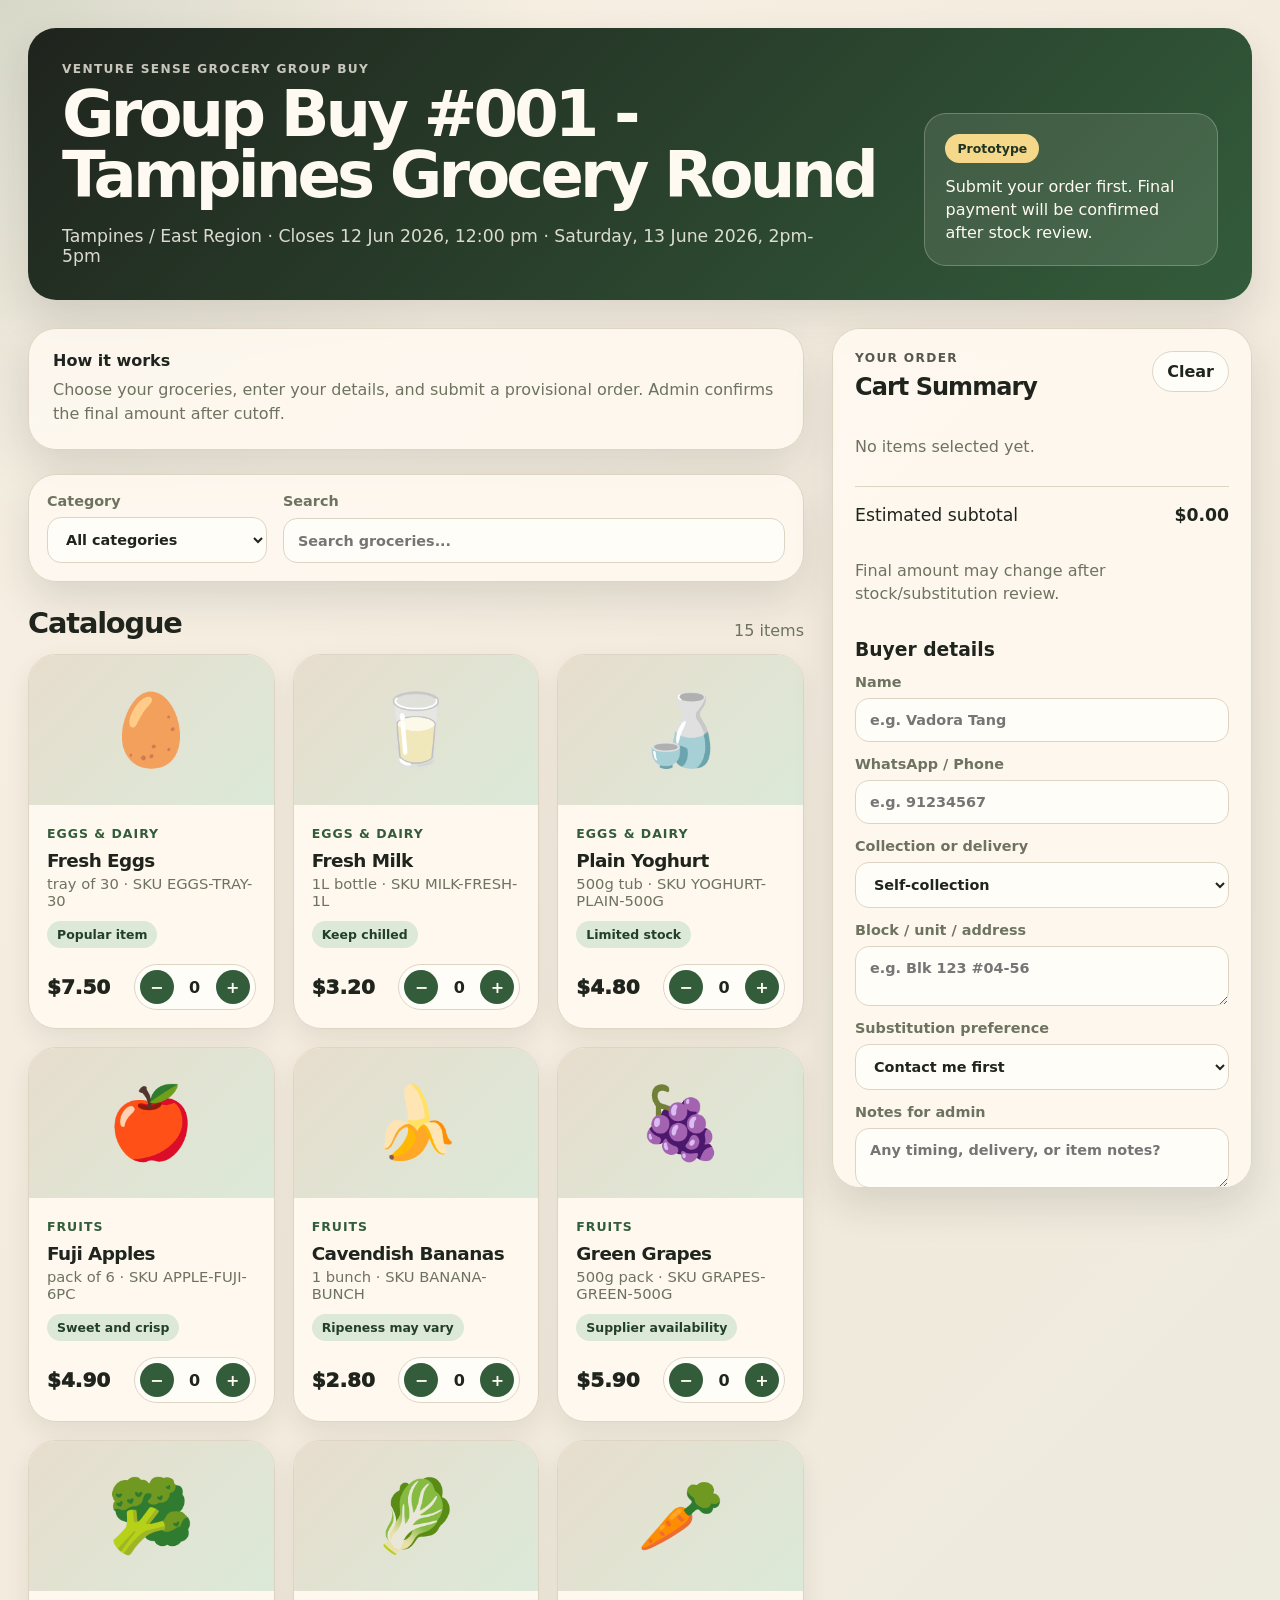
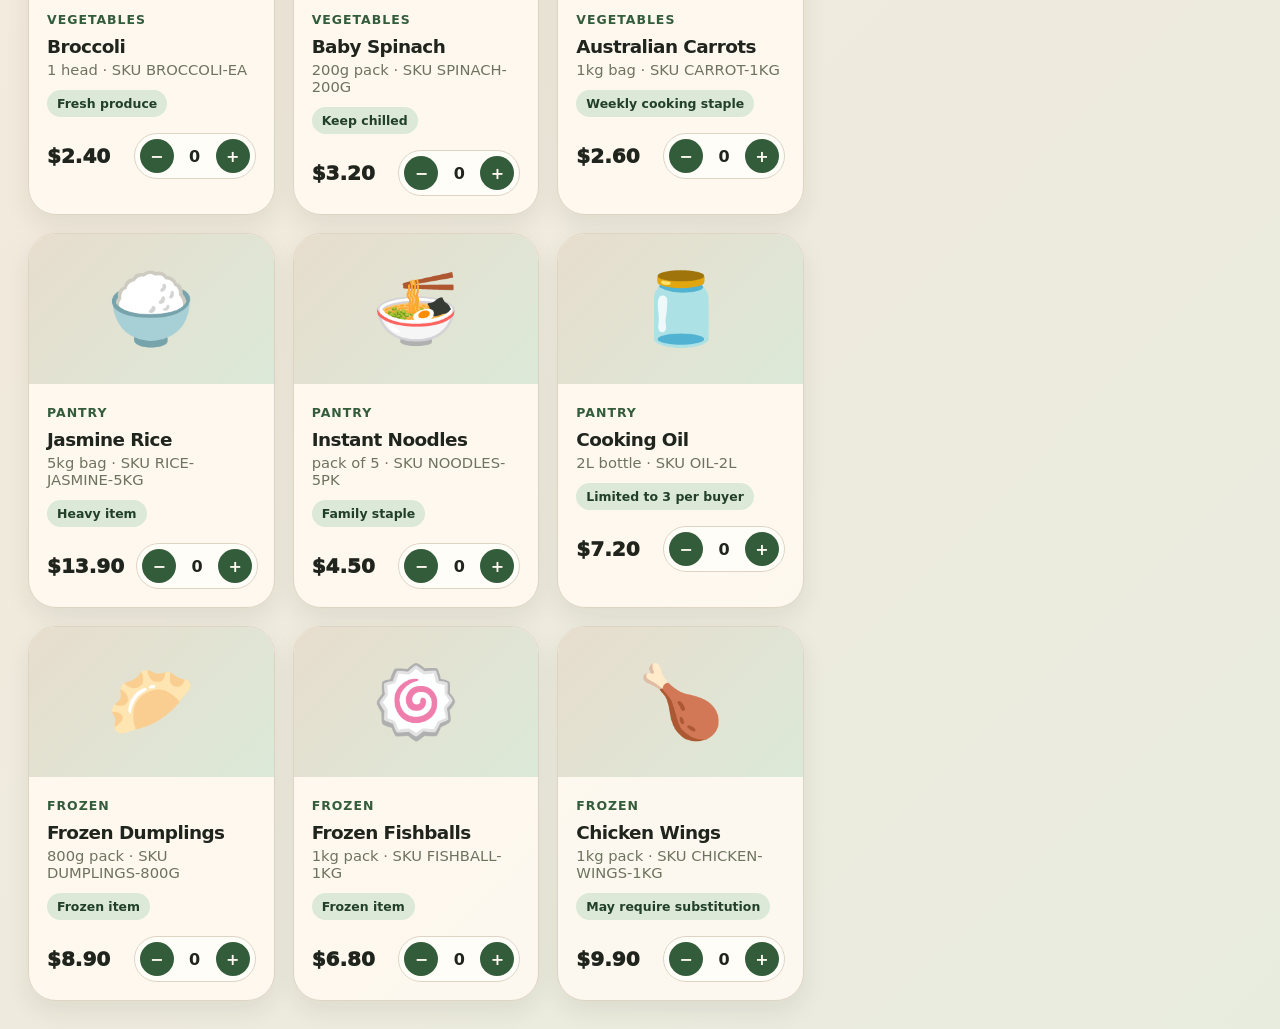
==== customer-ordering/frontend/index.html @ 33402d71 "frontend version 1.0.0" ====
<!DOCTYPE html>
<html lang="en">
<head>
  <meta charset="UTF-8" />
  <meta name="viewport" content="width=device-width, initial-scale=1.0" />
  <title>Venture Sense Group Buy</title>
  <link rel="stylesheet" href="styles.css" />
</head>
<body>
  <div class="app-shell">
    <header class="hero">
      <div>
        <p class="eyebrow">Venture Sense Grocery Group Buy</p>
        <h1 id="group-title">Loading group buy...</h1>
        <p id="group-meta" class="hero-subtitle"></p>
      </div>
      <div class="hero-card">
        <span class="status-pill">Prototype</span>
        <p>Submit your order first. Final payment will be confirmed after stock review.</p>
      </div>
    </header>

    <main>
      <section class="notice-card">
        <strong>How it works</strong>
        <p>Choose your groceries, enter your details, and submit a provisional order. Admin confirms the final amount after cutoff.</p>
      </section>

      <section class="toolbar">
        <label>Category
          <select id="category-filter"><option value="all">All categories</option></select>
        </label>
        <label>Search
          <input id="search-input" type="search" placeholder="Search groceries..." />
        </label>
      </section>

      <section>
        <div class="section-heading"><h2>Catalogue</h2><p id="product-count"></p></div>
        <div id="product-grid" class="product-grid"></div>
      </section>
    </main>

    <aside class="cart-panel">
      <div class="cart-header">
        <div><p class="eyebrow">Your order</p><h2>Cart Summary</h2></div>
        <button id="clear-cart" class="ghost-button" type="button">Clear</button>
      </div>
      <div id="cart-items" class="cart-items"><p class="empty-cart">No items selected yet.</p></div>
      <div class="cart-total-row"><span>Estimated subtotal</span><strong id="subtotal">$0.00</strong></div>
      <p class="small-note">Final amount may change after stock/substitution review.</p>

      <form id="order-form" class="order-form">
        <h3>Buyer details</h3>
        <label>Name<input id="buyer-name" type="text" placeholder="e.g. Vadora Tang" required /></label>
        <label>WhatsApp / Phone<input id="buyer-phone" type="tel" placeholder="e.g. 91234567" required /></label>
        <label>Collection or delivery<select id="collection-preference" required><option value="collection">Self-collection</option><option value="delivery">Delivery</option></select></label>
        <label>Block / unit / address<textarea id="buyer-address" rows="2" placeholder="e.g. Blk 123 #04-56"></textarea></label>
        <label>Substitution preference<select id="substitution-preference" required><option value="contact_first">Contact me first</option><option value="allow_substitute">Allow suitable substitute</option><option value="refund_item">Refund unavailable item</option></select></label>
        <label>Notes for admin<textarea id="buyer-notes" rows="2" placeholder="Any timing, delivery, or item notes?"></textarea></label>
        <button class="primary-button" type="submit">Submit provisional order</button>
      </form>

      <div class="export-tools">
        <button id="export-json" class="secondary-button" type="button">Export orders JSON</button>
        <button id="export-csv" class="secondary-button" type="button">Export orders CSV</button>
      </div>
    </aside>
  </div>

  <div id="confirmation-modal" class="modal-backdrop hidden">
    <div class="modal">
      <button id="close-modal" class="close-button" type="button">×</button>
      <p class="eyebrow">Order received</p>
      <h2 id="confirmation-title">Thank you!</h2>
      <p id="confirmation-body"></p>
      <div id="confirmation-items" class="confirmation-items"></div>
      <button id="new-order" class="primary-button" type="button">Start another order</button>
    </div>
  </div>

  <script src="app.js"></script>
</body>
</html>
---- customer-ordering/frontend/styles.css ----
:root{--bg:#f6f1e8;--panel:#fffaf1;--ink:#1f241d;--muted:#6e735f;--line:#ded4c4;--accent:#335c3b;--accent-dark:#213f29;--accent-soft:#dce9d8;--shadow:0 18px 40px rgba(32,36,29,.12);--radius-lg:28px;--radius-md:18px}*{box-sizing:border-box}body{margin:0;font-family:Inter,ui-sans-serif,system-ui,-apple-system,BlinkMacSystemFont,"Segoe UI",sans-serif;background:radial-gradient(circle at top left,rgba(51,92,59,.16),transparent 34rem),linear-gradient(135deg,#f7f0e4,#f2eadc 45%,#e8ecdf);color:var(--ink)}button,input,select,textarea{font:inherit}.app-shell{width:min(1440px,100%);margin:0 auto;padding:28px;display:grid;grid-template-columns:minmax(0,1fr)420px;gap:28px;align-items:start}.hero{grid-column:1/-1;min-height:230px;padding:34px;border-radius:var(--radius-lg);background:linear-gradient(135deg,#1f241d,#335c3b);color:#fffaf1;display:flex;justify-content:space-between;gap:24px;box-shadow:var(--shadow)}.eyebrow{margin:0 0 8px;text-transform:uppercase;letter-spacing:.11em;font-size:.76rem;font-weight:800;opacity:.75}.hero h1{margin:0;font-size:clamp(2rem,5vw,4.5rem);line-height:.95;max-width:860px;letter-spacing:-.06em}.hero-subtitle{margin:20px 0 0;max-width:760px;color:rgba(255,250,241,.84);font-size:1.08rem}.hero-card{align-self:end;width:min(300px,100%);padding:20px;border:1px solid rgba(255,250,241,.24);border-radius:22px;background:rgba(255,250,241,.1)}.hero-card p{margin:12px 0 0;line-height:1.45}.status-pill{display:inline-flex;border-radius:999px;padding:7px 12px;color:#203422;background:#f5d889;font-weight:900;font-size:.78rem}main{display:grid;gap:24px}.notice-card,.toolbar,.cart-panel{border:1px solid var(--line);border-radius:var(--radius-lg);background:rgba(255,250,241,.86);box-shadow:var(--shadow)}.notice-card{padding:22px 24px}.notice-card p{margin:8px 0 0;color:var(--muted);line-height:1.55}.toolbar{padding:18px;display:grid;grid-template-columns:220px 1fr;gap:16px}label{display:grid;gap:8px;color:var(--muted);font-size:.9rem;font-weight:800}input,select,textarea{width:100%;border:1px solid var(--line);border-radius:14px;background:#fffdf8;color:var(--ink);padding:13px 14px;outline:none}input:focus,select:focus,textarea:focus{border-color:var(--accent);box-shadow:0 0 0 4px rgba(51,92,59,.12)}.section-heading{display:flex;justify-content:space-between;gap:16px;align-items:end;margin-bottom:14px}.section-heading h2{margin:0;font-size:1.8rem;letter-spacing:-.04em}.section-heading p{margin:0;color:var(--muted)}.product-grid{display:grid;grid-template-columns:repeat(3,minmax(0,1fr));gap:18px}.product-card{overflow:hidden;border:1px solid var(--line);border-radius:var(--radius-lg);background:rgba(255,250,241,.92);box-shadow:0 10px 24px rgba(32,36,29,.08)}.product-image{height:150px;display:grid;place-items:center;font-size:4.4rem;background:linear-gradient(135deg,#e7ddcd,#dce9d8)}.product-body{padding:18px}.product-category{color:var(--accent);font-size:.78rem;font-weight:900;text-transform:uppercase;letter-spacing:.08em}.product-body h3{margin:8px 0 4px;font-size:1.15rem;letter-spacing:-.03em}.product-meta{margin:0;color:var(--muted);font-size:.92rem}.product-note{display:inline-flex;margin-top:12px;padding:6px 10px;border-radius:999px;color:var(--accent-dark);background:var(--accent-soft);font-size:.78rem;font-weight:900}.product-footer{margin-top:16px;display:flex;justify-content:space-between;gap:12px;align-items:center}.price{font-weight:950;font-size:1.25rem}.qty-control{display:inline-flex;align-items:center;gap:8px;border:1px solid var(--line);border-radius:999px;padding:5px;background:#fffdf8}.qty-control button{width:34px;height:34px;border:0;border-radius:50%;color:#fffaf1;background:var(--accent);cursor:pointer;font-weight:900}.qty-control span{min-width:26px;text-align:center;font-weight:900}.cart-panel{position:sticky;top:20px;padding:22px;max-height:calc(100vh - 40px);overflow:auto}.cart-header{display:flex;justify-content:space-between;gap:12px;align-items:start;margin-bottom:18px}.cart-header h2{margin:0;letter-spacing:-.04em}.ghost-button,.secondary-button{border:1px solid var(--line);border-radius:999px;background:#fffdf8;color:var(--ink);padding:10px 14px;cursor:pointer;font-weight:850}.cart-items{display:grid;gap:10px}.empty-cart,.small-note{color:var(--muted);line-height:1.45}.cart-item{display:grid;gap:4px;padding:12px;border-radius:14px;background:#f4eddf}.cart-item-top,.cart-item-bottom{display:flex;justify-content:space-between;gap:8px}.cart-item-top{font-weight:900}.cart-item-bottom{color:var(--muted);font-size:.88rem}.cart-total-row{display:flex;justify-content:space-between;gap:16px;padding:18px 0;margin-top:12px;border-top:1px solid var(--line);font-size:1.08rem}.order-form{display:grid;gap:14px;padding-top:10px}.order-form h3{margin:8px 0 0}.primary-button{border:0;border-radius:999px;color:#fffaf1;background:var(--accent);padding:15px 18px;cursor:pointer;font-weight:950}.primary-button:hover,.qty-control button:hover{background:var(--accent-dark)}.export-tools{display:flex;gap:10px;flex-wrap:wrap;margin-top:16px}.modal-backdrop{position:fixed;inset:0;background:rgba(31,36,29,.56);display:grid;place-items:center;padding:24px;z-index:50}.hidden{display:none}.modal{width:min(560px,100%);position:relative;padding:28px;border-radius:28px;background:var(--panel);box-shadow:var(--shadow)}.close-button{position:absolute;right:18px;top:14px;border:0;background:transparent;font-size:2rem;cursor:pointer;color:var(--muted)}.confirmation-items{margin:18px 0;display:grid;gap:8px}.confirmation-line{padding:10px 12px;border-radius:12px;background:#f4eddf;display:flex;justify-content:space-between;gap:12px}@media(max-width:1180px){.app-shell{grid-template-columns:1fr}.cart-panel{position:static;max-height:none}.product-grid{grid-template-columns:repeat(2,minmax(0,1fr))}.hero{flex-direction:column}}@media(max-width:720px){.app-shell{padding:14px}.hero,.notice-card,.toolbar,.cart-panel{border-radius:22px}.hero{padding:24px}.toolbar{grid-template-columns:1fr}.product-grid{grid-template-columns:1fr}}
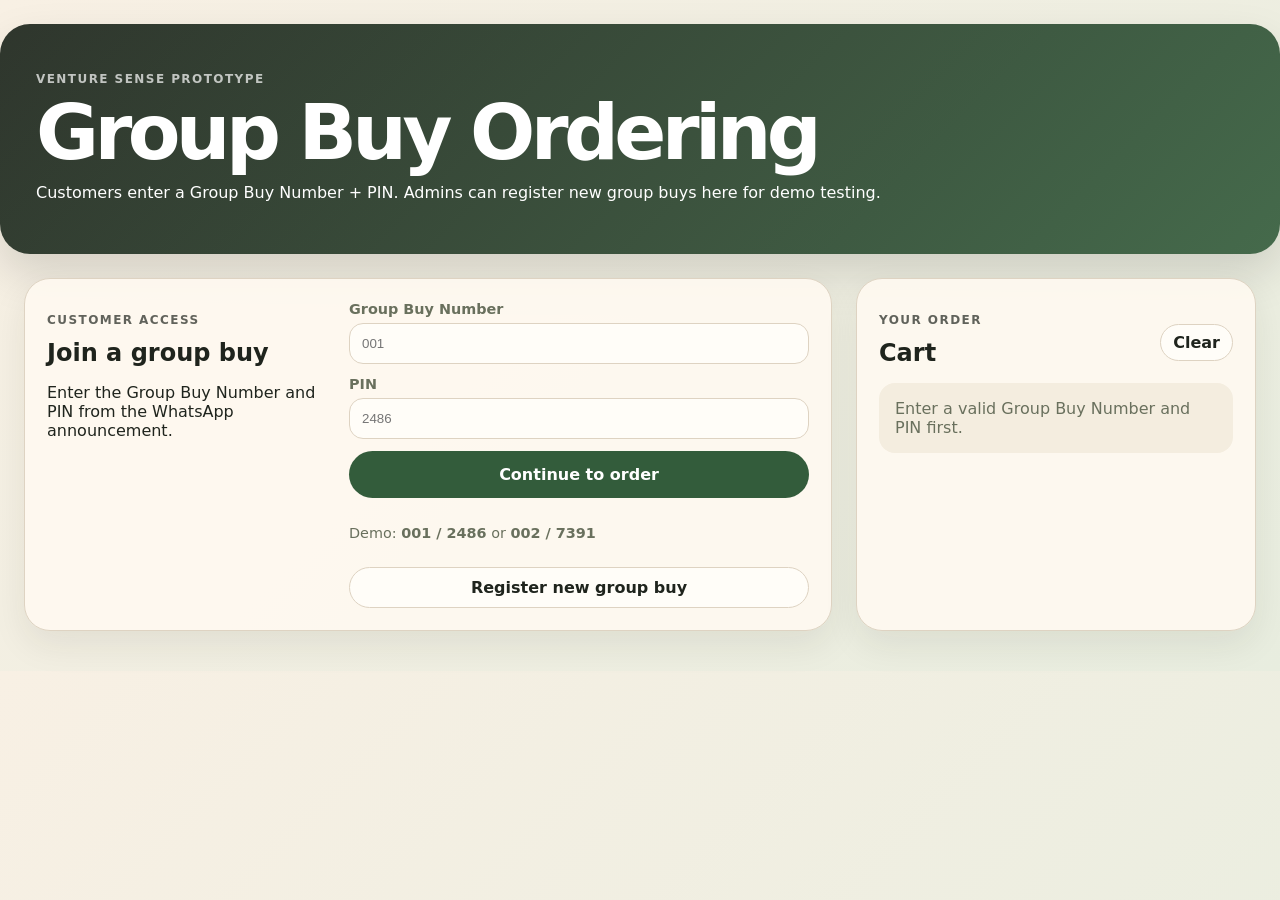
==== commit dcdca6bf: "group buy id + create group buy" ====
--- a/customer-ordering/frontend/index.html
+++ b/customer-ordering/frontend/index.html
@@ -7,78 +7,102 @@
   <link rel="stylesheet" href="styles.css" />
 </head>
 <body>
-  <div class="app-shell">
-    <header class="hero">
-      <div>
-        <p class="eyebrow">Venture Sense Grocery Group Buy</p>
-        <h1 id="group-title">Loading group buy...</h1>
-        <p id="group-meta" class="hero-subtitle"></p>
-      </div>
-      <div class="hero-card">
-        <span class="status-pill">Prototype</span>
-        <p>Submit your order first. Final payment will be confirmed after stock review.</p>
-      </div>
-    </header>
+  <header>
+    <p class="kicker">Venture Sense Prototype</p>
+    <h1 id="page-title">Group Buy Ordering</h1>
+    <p id="page-subtitle">Customers enter a Group Buy Number + PIN. Admins can register new group buys here for demo testing.</p>
+  </header>
 
-    <main>
-      <section class="notice-card">
-        <strong>How it works</strong>
-        <p>Choose your groceries, enter your details, and submit a provisional order. Admin confirms the final amount after cutoff.</p>
+  <main class="layout">
+    <section class="main-panel">
+      <section id="access-screen" class="card">
+        <div class="split">
+          <div>
+            <p class="kicker">Customer access</p>
+            <h2>Join a group buy</h2>
+            <p>Enter the Group Buy Number and PIN from the WhatsApp announcement.</p>
+          </div>
+          <form id="access-form" class="form-card">
+            <label>Group Buy Number<input id="group-buy-number" placeholder="001" required /></label>
+            <label>PIN<input id="group-buy-pin" type="password" placeholder="2486" required /></label>
+            <button class="primary" type="submit">Continue to order</button>
+            <p class="hint">Demo: <b>001 / 2486</b> or <b>002 / 7391</b></p>
+            <p id="access-error" class="error hidden"></p>
+            <button id="show-register" class="secondary" type="button">Register new group buy</button>
+          </form>
+        </div>
       </section>
 
-      <section class="toolbar">
-        <label>Category
-          <select id="category-filter"><option value="all">All categories</option></select>
-        </label>
-        <label>Search
-          <input id="search-input" type="search" placeholder="Search groceries..." />
-        </label>
+      <section id="register-screen" class="card hidden">
+        <div class="split">
+          <div>
+            <p class="kicker">Admin registration</p>
+            <h2>Register a new group buy</h2>
+            <p>Create a new group buy number and PIN, choose products, then share the generated WhatsApp message.</p>
+            <div class="preview">
+              <b>WhatsApp preview</b>
+              <pre id="whatsapp-template"></pre>
+            </div>
+          </div>
+          <form id="register-form" class="form-card">
+            <div class="two-col">
+              <label>Group Buy Number<input id="new-group-number" required /></label>
+              <label>PIN<input id="new-group-pin" required /></label>
+            </div>
+            <label>Title<input id="new-group-title" required /></label>
+            <label>Location<input id="new-group-location" required /></label>
+            <label>Cutoff date/time<input id="new-group-cutoff" type="datetime-local" required /></label>
+            <label>Collection slot<input id="new-group-collection" required /></label>
+            <label>Minimum order note<input id="new-group-min-note" /></label>
+            <label>Payment note<input id="new-group-payment-note" /></label>
+            <div class="row-between"><b>Products</b><button id="select-all-products" class="small" type="button">Toggle all</button></div>
+            <div id="register-products" class="checklist"></div>
+            <button class="primary" type="submit">Create group buy</button>
+            <p id="register-message" class="success hidden"></p>
+            <div class="row-wrap">
+              <button id="back-to-access" class="secondary" type="button">Back</button>
+              <button id="export-group-buys" class="secondary" type="button">Export group buys JSON</button>
+            </div>
+          </form>
+        </div>
       </section>
 
-      <section>
-        <div class="section-heading"><h2>Catalogue</h2><p id="product-count"></p></div>
-        <div id="product-grid" class="product-grid"></div>
+      <section id="ordering-screen" class="hidden">
+        <div class="card info">
+          <b>How it works</b>
+          <p>Submit a provisional order. Admin confirms stock and payment after cutoff.</p>
+        </div>
+        <div class="filters">
+          <select id="category-filter"><option value="all">All categories</option></select>
+          <input id="search-input" type="search" placeholder="Search groceries" />
+        </div>
+        <div class="row-between"><h2>Catalogue</h2><p id="product-count"></p></div>
+        <div id="product-grid" class="grid"></div>
       </section>
-    </main>
+    </section>
 
-    <aside class="cart-panel">
-      <div class="cart-header">
-        <div><p class="eyebrow">Your order</p><h2>Cart Summary</h2></div>
-        <button id="clear-cart" class="ghost-button" type="button">Clear</button>
-      </div>
-      <div id="cart-items" class="cart-items"><p class="empty-cart">No items selected yet.</p></div>
-      <div class="cart-total-row"><span>Estimated subtotal</span><strong id="subtotal">$0.00</strong></div>
-      <p class="small-note">Final amount may change after stock/substitution review.</p>
-
-      <form id="order-form" class="order-form">
-        <h3>Buyer details</h3>
-        <label>Name<input id="buyer-name" type="text" placeholder="e.g. Vadora Tang" required /></label>
-        <label>WhatsApp / Phone<input id="buyer-phone" type="tel" placeholder="e.g. 91234567" required /></label>
-        <label>Collection or delivery<select id="collection-preference" required><option value="collection">Self-collection</option><option value="delivery">Delivery</option></select></label>
-        <label>Block / unit / address<textarea id="buyer-address" rows="2" placeholder="e.g. Blk 123 #04-56"></textarea></label>
-        <label>Substitution preference<select id="substitution-preference" required><option value="contact_first">Contact me first</option><option value="allow_substitute">Allow suitable substitute</option><option value="refund_item">Refund unavailable item</option></select></label>
-        <label>Notes for admin<textarea id="buyer-notes" rows="2" placeholder="Any timing, delivery, or item notes?"></textarea></label>
-        <button class="primary-button" type="submit">Submit provisional order</button>
-      </form>
-
-      <div class="export-tools">
-        <button id="export-json" class="secondary-button" type="button">Export orders JSON</button>
-        <button id="export-csv" class="secondary-button" type="button">Export orders CSV</button>
+    <aside class="cart card">
+      <div class="row-between"><div><p class="kicker">Your order</p><h2>Cart</h2></div><button id="clear-cart" class="small">Clear</button></div>
+      <div id="locked-cart-message" class="locked">Enter a valid Group Buy Number and PIN first.</div>
+      <div id="cart-content" class="hidden">
+        <div id="cart-items"></div>
+        <div class="total"><span>Estimated subtotal</span><b id="subtotal">$0.00</b></div>
+        <form id="order-form" class="order-form">
+          <h3>Buyer details</h3>
+          <label>Name<input id="buyer-name" required /></label>
+          <label>WhatsApp / Phone<input id="buyer-phone" required /></label>
+          <label>Collection or delivery<select id="collection-preference"><option value="collection">Self-collection</option><option value="delivery">Delivery</option></select></label>
+          <label>Address / block / unit<textarea id="buyer-address"></textarea></label>
+          <label>Substitution preference<select id="substitution-preference"><option value="contact_first">Contact me first</option><option value="allow_substitute">Allow substitute</option><option value="refund_item">Refund unavailable item</option></select></label>
+          <label>Notes<textarea id="buyer-notes"></textarea></label>
+          <button class="primary" type="submit">Submit provisional order</button>
+        </form>
+        <div class="row-wrap"><button id="export-json" class="secondary">Export orders JSON</button><button id="export-csv" class="secondary">Export orders CSV</button></div>
       </div>
     </aside>
-  </div>
+  </main>
 
-  <div id="confirmation-modal" class="modal-backdrop hidden">
-    <div class="modal">
-      <button id="close-modal" class="close-button" type="button">×</button>
-      <p class="eyebrow">Order received</p>
-      <h2 id="confirmation-title">Thank you!</h2>
-      <p id="confirmation-body"></p>
-      <div id="confirmation-items" class="confirmation-items"></div>
-      <button id="new-order" class="primary-button" type="button">Start another order</button>
-    </div>
-  </div>
-
+  <div id="modal" class="modal hidden"><div><button id="close-modal" class="close">×</button><h2>Order received</h2><p id="modal-body"></p><div id="modal-items"></div></div></div>
   <script src="app.js"></script>
 </body>
 </html>
--- a/customer-ordering/frontend/styles.css
+++ b/customer-ordering/frontend/styles.css
@@ -1 +1 @@
-:root{--bg:#f6f1e8;--panel:#fffaf1;--ink:#1f241d;--muted:#6e735f;--line:#ded4c4;--accent:#335c3b;--accent-dark:#213f29;--accent-soft:#dce9d8;--shadow:0 18px 40px rgba(32,36,29,.12);--radius-lg:28px;--radius-md:18px}*{box-sizing:border-box}body{margin:0;font-family:Inter,ui-sans-serif,system-ui,-apple-system,BlinkMacSystemFont,"Segoe UI",sans-serif;background:radial-gradient(circle at top left,rgba(51,92,59,.16),transparent 34rem),linear-gradient(135deg,#f7f0e4,#f2eadc 45%,#e8ecdf);color:var(--ink)}button,input,select,textarea{font:inherit}.app-shell{width:min(1440px,100%);margin:0 auto;padding:28px;display:grid;grid-template-columns:minmax(0,1fr)420px;gap:28px;align-items:start}.hero{grid-column:1/-1;min-height:230px;padding:34px;border-radius:var(--radius-lg);background:linear-gradient(135deg,#1f241d,#335c3b);color:#fffaf1;display:flex;justify-content:space-between;gap:24px;box-shadow:var(--shadow)}.eyebrow{margin:0 0 8px;text-transform:uppercase;letter-spacing:.11em;font-size:.76rem;font-weight:800;opacity:.75}.hero h1{margin:0;font-size:clamp(2rem,5vw,4.5rem);line-height:.95;max-width:860px;letter-spacing:-.06em}.hero-subtitle{margin:20px 0 0;max-width:760px;color:rgba(255,250,241,.84);font-size:1.08rem}.hero-card{align-self:end;width:min(300px,100%);padding:20px;border:1px solid rgba(255,250,241,.24);border-radius:22px;background:rgba(255,250,241,.1)}.hero-card p{margin:12px 0 0;line-height:1.45}.status-pill{display:inline-flex;border-radius:999px;padding:7px 12px;color:#203422;background:#f5d889;font-weight:900;font-size:.78rem}main{display:grid;gap:24px}.notice-card,.toolbar,.cart-panel{border:1px solid var(--line);border-radius:var(--radius-lg);background:rgba(255,250,241,.86);box-shadow:var(--shadow)}.notice-card{padding:22px 24px}.notice-card p{margin:8px 0 0;color:var(--muted);line-height:1.55}.toolbar{padding:18px;display:grid;grid-template-columns:220px 1fr;gap:16px}label{display:grid;gap:8px;color:var(--muted);font-size:.9rem;font-weight:800}input,select,textarea{width:100%;border:1px solid var(--line);border-radius:14px;background:#fffdf8;color:var(--ink);padding:13px 14px;outline:none}input:focus,select:focus,textarea:focus{border-color:var(--accent);box-shadow:0 0 0 4px rgba(51,92,59,.12)}.section-heading{display:flex;justify-content:space-between;gap:16px;align-items:end;margin-bottom:14px}.section-heading h2{margin:0;font-size:1.8rem;letter-spacing:-.04em}.section-heading p{margin:0;color:var(--muted)}.product-grid{display:grid;grid-template-columns:repeat(3,minmax(0,1fr));gap:18px}.product-card{overflow:hidden;border:1px solid var(--line);border-radius:var(--radius-lg);background:rgba(255,250,241,.92);box-shadow:0 10px 24px rgba(32,36,29,.08)}.product-image{height:150px;display:grid;place-items:center;font-size:4.4rem;background:linear-gradient(135deg,#e7ddcd,#dce9d8)}.product-body{padding:18px}.product-category{color:var(--accent);font-size:.78rem;font-weight:900;text-transform:uppercase;letter-spacing:.08em}.product-body h3{margin:8px 0 4px;font-size:1.15rem;letter-spacing:-.03em}.product-meta{margin:0;color:var(--muted);font-size:.92rem}.product-note{display:inline-flex;margin-top:12px;padding:6px 10px;border-radius:999px;color:var(--accent-dark);background:var(--accent-soft);font-size:.78rem;font-weight:900}.product-footer{margin-top:16px;display:flex;justify-content:space-between;gap:12px;align-items:center}.price{font-weight:950;font-size:1.25rem}.qty-control{display:inline-flex;align-items:center;gap:8px;border:1px solid var(--line);border-radius:999px;padding:5px;background:#fffdf8}.qty-control button{width:34px;height:34px;border:0;border-radius:50%;color:#fffaf1;background:var(--accent);cursor:pointer;font-weight:900}.qty-control span{min-width:26px;text-align:center;font-weight:900}.cart-panel{position:sticky;top:20px;padding:22px;max-height:calc(100vh - 40px);overflow:auto}.cart-header{display:flex;justify-content:space-between;gap:12px;align-items:start;margin-bottom:18px}.cart-header h2{margin:0;letter-spacing:-.04em}.ghost-button,.secondary-button{border:1px solid var(--line);border-radius:999px;background:#fffdf8;color:var(--ink);padding:10px 14px;cursor:pointer;font-weight:850}.cart-items{display:grid;gap:10px}.empty-cart,.small-note{color:var(--muted);line-height:1.45}.cart-item{display:grid;gap:4px;padding:12px;border-radius:14px;background:#f4eddf}.cart-item-top,.cart-item-bottom{display:flex;justify-content:space-between;gap:8px}.cart-item-top{font-weight:900}.cart-item-bottom{color:var(--muted);font-size:.88rem}.cart-total-row{display:flex;justify-content:space-between;gap:16px;padding:18px 0;margin-top:12px;border-top:1px solid var(--line);font-size:1.08rem}.order-form{display:grid;gap:14px;padding-top:10px}.order-form h3{margin:8px 0 0}.primary-button{border:0;border-radius:999px;color:#fffaf1;background:var(--accent);padding:15px 18px;cursor:pointer;font-weight:950}.primary-button:hover,.qty-control button:hover{background:var(--accent-dark)}.export-tools{display:flex;gap:10px;flex-wrap:wrap;margin-top:16px}.modal-backdrop{position:fixed;inset:0;background:rgba(31,36,29,.56);display:grid;place-items:center;padding:24px;z-index:50}.hidden{display:none}.modal{width:min(560px,100%);position:relative;padding:28px;border-radius:28px;background:var(--panel);box-shadow:var(--shadow)}.close-button{position:absolute;right:18px;top:14px;border:0;background:transparent;font-size:2rem;cursor:pointer;color:var(--muted)}.confirmation-items{margin:18px 0;display:grid;gap:8px}.confirmation-line{padding:10px 12px;border-radius:12px;background:#f4eddf;display:flex;justify-content:space-between;gap:12px}@media(max-width:1180px){.app-shell{grid-template-columns:1fr}.cart-panel{position:static;max-height:none}.product-grid{grid-template-columns:repeat(2,minmax(0,1fr))}.hero{flex-direction:column}}@media(max-width:720px){.app-shell{padding:14px}.hero,.notice-card,.toolbar,.cart-panel{border-radius:22px}.hero{padding:24px}.toolbar{grid-template-columns:1fr}.product-grid{grid-template-columns:1fr}}
+:root{--bg:#f5efe4;--card:#fffaf1;--ink:#1f241d;--muted:#69705d;--line:#ded3c2;--accent:#335c3b;--soft:#e7f0e2;--danger:#8a3f2b}*{box-sizing:border-box}body{margin:0;background:linear-gradient(135deg,#f8f0e4,#e8eddf);font-family:Inter,system-ui,-apple-system,Segoe UI,sans-serif;color:var(--ink)}header{margin:24px auto;max-width:1280px;padding:36px;border-radius:30px;color:#fff;background:linear-gradient(135deg,rgba(25,33,25,.9),rgba(51,92,59,.9)),url('https://images.unsplash.com/photo-1542838132-92c53300491e?auto=format&fit=crop&w=1600&q=80') center/cover;box-shadow:0 20px 45px #0002}h1{font-size:clamp(2.2rem,6vw,5rem);line-height:.9;margin:.1rem 0;letter-spacing:-.06em}h2{margin:.2rem 0 1rem}.kicker{text-transform:uppercase;letter-spacing:.12em;font-size:.75rem;font-weight:800;opacity:.7}.layout{max-width:1280px;margin:0 auto 40px;padding:0 24px;display:grid;grid-template-columns:1fr 400px;gap:24px}.card{background:rgba(255,250,241,.9);border:1px solid var(--line);border-radius:26px;padding:22px;box-shadow:0 14px 35px #20241d14}.split{display:grid;grid-template-columns:1fr 460px;gap:24px}.form-card,.order-form{display:grid;gap:12px}.two-col{display:grid;grid-template-columns:1fr 1fr;gap:12px}label{display:grid;gap:6px;color:var(--muted);font-weight:700;font-size:.9rem}input,select,textarea{width:100%;border:1px solid var(--line);border-radius:14px;background:#fffdf8;color:var(--ink);padding:12px}button{font:inherit;font-weight:850;cursor:pointer}.primary{border:0;border-radius:999px;background:var(--accent);color:#fff;padding:14px 16px}.secondary,.small{border:1px solid var(--line);border-radius:999px;background:#fffdf8;color:var(--ink);padding:10px 14px}.small{padding:8px 12px}.hint{color:var(--muted);font-size:.9rem}.hidden{display:none!important}.error{background:#f1d7cb;color:var(--danger);padding:12px;border-radius:14px;font-weight:800}.success{background:#dcebd8;color:var(--accent);padding:12px;border-radius:14px;font-weight:800}.preview{margin-top:18px;background:var(--soft);border:1px solid #cfe2c8;border-radius:18px;padding:16px}.preview pre{white-space:pre-wrap;font-size:.85rem}.checklist{display:grid;gap:8px;max-height:260px;overflow:auto;background:#f6efe4;border:1px solid var(--line);border-radius:16px;padding:10px}.check{display:grid;grid-template-columns:18px 1fr auto;gap:10px;align-items:center;background:#fffdf8;border-radius:12px;padding:8px}.check input{width:18px}.filters{display:grid;grid-template-columns:220px 1fr;gap:12px;margin:18px 0}.row-between{display:flex;justify-content:space-between;align-items:center;gap:12px}.row-wrap{display:flex;flex-wrap:wrap;gap:10px;margin-top:12px}.grid{display:grid;grid-template-columns:repeat(3,1fr);gap:16px}.product{overflow:hidden;border:1px solid var(--line);border-radius:22px;background:#fffaf1}.product img{width:100%;height:160px;object-fit:cover}.product .body{padding:14px}.product h3{margin:.4rem 0}.meta{color:var(--muted);font-size:.9rem}.pill{display:inline-block;margin-top:8px;background:var(--soft);padding:5px 9px;border-radius:999px;font-size:.78rem;font-weight:800;color:var(--accent)}.product-foot{display:flex;justify-content:space-between;align-items:center;margin-top:12px}.qty{display:flex;align-items:center;gap:8px;border:1px solid var(--line);border-radius:999px;padding:4px}.qty button{width:30px;height:30px;border:0;border-radius:50%;background:var(--accent);color:#fff}.cart{position:sticky;top:18px;max-height:calc(100vh - 36px);overflow:auto}.locked{background:#f4eddf;color:var(--muted);border-radius:16px;padding:16px}.cart-line{background:#f4eddf;border-radius:14px;padding:10px;margin:8px 0}.cart-line div{display:flex;justify-content:space-between;gap:10px}.total{display:flex;justify-content:space-between;border-top:1px solid var(--line);padding:16px 0;margin-top:12px}.modal{position:fixed;inset:0;background:#20241d88;display:grid;place-items:center;padding:20px}.modal>div{position:relative;max-width:560px;width:100%;background:var(--card);border-radius:24px;padding:26px}.close{position:absolute;right:18px;top:12px;border:0;background:transparent;font-size:2rem}.info p{color:var(--muted);margin:.3rem 0 0}@media(max-width:1000px){.layout,.split{grid-template-columns:1fr}.cart{position:static}.grid{grid-template-columns:repeat(2,1fr)}}@media(max-width:650px){header,.layout{padding:16px;margin:12px}.grid,.filters,.two-col{grid-template-columns:1fr}}
